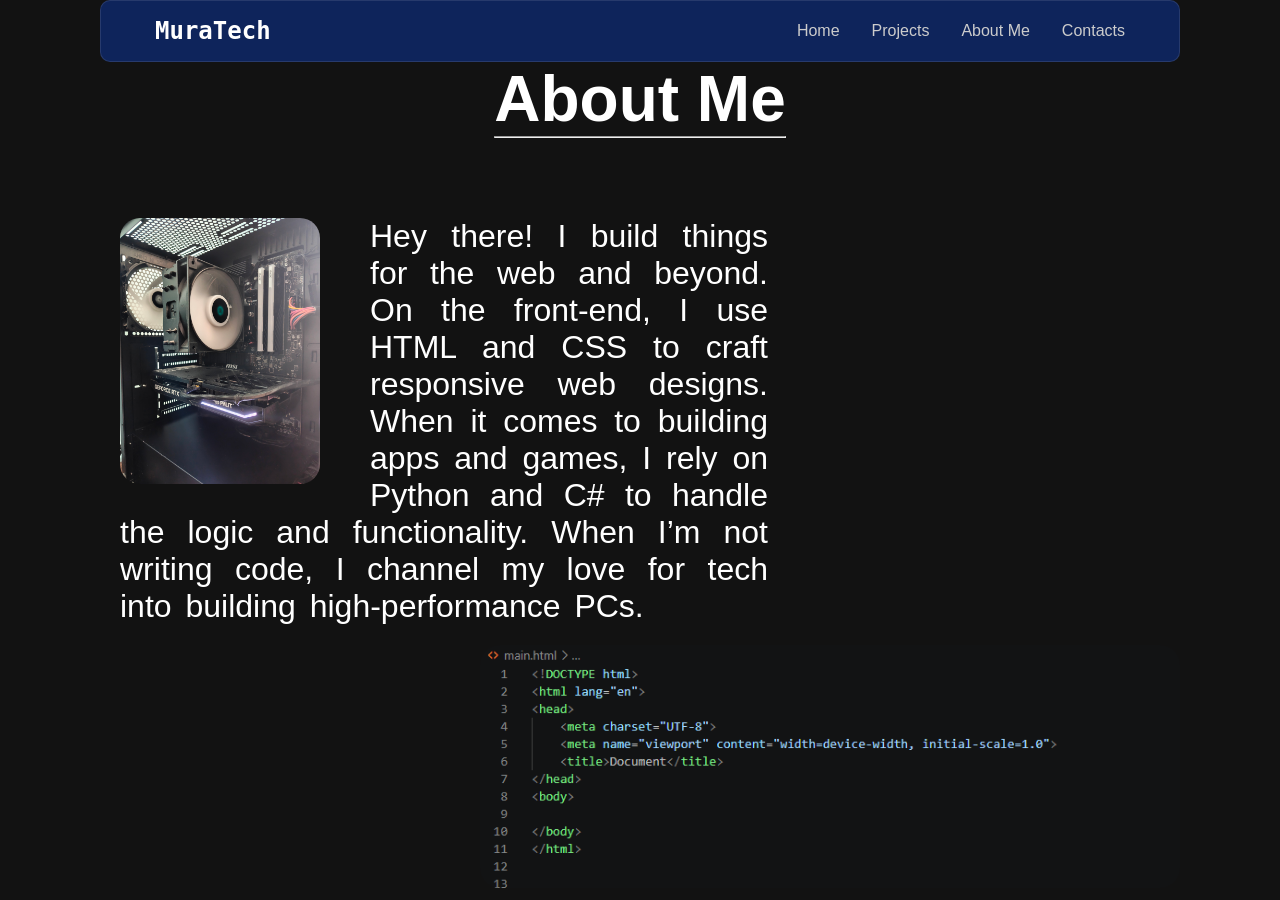
==== about.html @ afdaddf0 "update" ====
<!DOCTYPE html>
<html lang="en">
    <head>
        <meta charset="UTF-8">
        <meta name="viewport" content="width=device-width, initial-scale=1.0">
        <title>MuraTech | About</title>
        <link rel="stylesheet" href="./style.css">
    </head>
    <body>
        <!--navbar-->
        <nav class="navbar">
            <div class="logo">
                <a href="./index.html">MuraTech</a>  
            </div>
            <ul class="nav-links">
                <li>
                    <a href="./index.html">Home</a>
                </li>
                <li>
                    <a href="./projects.html">Projects</a>
                </li>
                <li>
                    <a href="./about.html">About Me</a>
                </li>
                <li>
                    <a href="./contacts.html">Contacts</a>
                </li>
            </ul>
        </nav>
        <div class="title">
            <h1>
                About Me<hr>
            </h1>
        </div>
        <img class="start-img" src="./assets/PC/IMG_20260708_110117184.jpg" width="200px"  alt="My PC">
        <p class="about-text">Hey there! I build things for the web and beyond. 
            On the front-end, I use HTML and CSS to craft responsive web designs. 
            When it comes to building apps and games, I rely on Python and C# to handle
            the logic and functionality. When I’m not writing code, I channel my love for
            tech into building high-performance PCs.
        </p>
        <img class="code-img" src="/assets/PC/Екранна снимка 2026-07-08 120541.png" width="700px" alt="Code">
    </body>
</html>
---- style.css ----
* {
    margin: 0;
    padding: 0;
    box-sizing: border-box;
}

body {
    margin: 0px 100px 0px 100px;
    background-color: #121212;
}

/* Base Navbar Styles (Desktop) */
.navbar {
    border: 1px solid rgba(255, 255, 255, 0.1); /* Added a subtle border color so it shows up */
    border-radius: 10px; 
    display: flex;
    justify-content: space-between;
    align-items: center;
    padding: 1rem 5%;
    background-color: #0E245B;
    width: 100%;
    position: sticky; /* Changed to sticky so top: 0 actually functions correctly */
    top: 0;
    z-index: 1000;
}

.navbar a {
    text-decoration: none;
    color: #ffffff;
}

.logo {
    font-size: 1.5rem;
    font-weight: bold;
    font-family: monospace;
    color: #ffffff;
    text-decoration: none;
    display: inline-block;
    transition: transform 0.2s ease, color 0.2s ease;
}

.logo a:hover {
    color: #00B7FF;
}

.logo:hover {
    transform: scale(1.1);
}

.nav-links {
    display: flex;
    list-style: none;
    gap: 2rem;
    font-size: 1rem;
}

.nav-links a {
    color: #cccccc;
    text-decoration: none;
    font-family: sans-serif;
    font-weight: 500;
    transition: color 0.3s ease;
}

.nav-links a:hover {
    color: #00B7FF;
}

@media (max-width: 768px) {
    .navbar {
        flex-direction: column;
        gap: 1.2rem;
        padding: 1rem;
        border-radius: 0;
    }

    .nav-links {
        gap: 1.5rem; 
        justify-content: center;
        width: 100%;
        flex-wrap: wrap; 
    }
}
.container {
    position:static;
    top: 200px;
    display: flex;
    justify-content: center;
    align-items: center;
    height: 500px;
}
.first-message-h1 {
    color: white;
    font-family: sans-serif;
    font-size: 3rem;
}
.first-message-p{
    font-size: 1.5rem;
    color: white;
    font-family: sans-serif;
}
.highlight{
    color: #00B7FF;
}
.turkey {
    color: #a80a0ad7
}

.contacts a{
    font-size: 2rem;
    display: flex;
    justify-content: center;
    align-items: center;
    text-decoration: none;
    color: white;
}
.contacts {
    font-size: smaller;
    display: flex;
    justify-content: center;
    align-items: center;
}
.contacts a:hover {
    text-decoration:underline;
}
.github{
    margin: 10px;
    width: 1.6rem;
}
.discord {
    margin: 0.5rem;
    width:1.6rem;
}
.gmail {
    margin: 0.5rem;
    width :1.6rem;
}
.tiktok {
    margin: 0.5rem;
    width :1.6rem;
}
.random {
    text-align: center;
    color: white;
    font-size: 1.3rem;
}
.title  {
    margin-bottom: 5rem;
    display: flex;
    justify-content: center;
    font-size: 2rem;
    color:white;
    font-family: sans-serif;
}





.feedback {
    font-family: sans-serif;
    display: flex;
    justify-content: center;
    align-items: center;
    color: white;
}
.feedback label {
    font-size: clamp(1rem, 3vw, 2rem);
    font-family: sans-serif;
    
}
.fback h2 {
    text-align: center;
    margin-bottom: 2rem;
}
.fback {
    display: flex;
    flex-direction: column;
    gap: 10px;
    padding: 2rem;
    border-radius: 20px;
    border-style: solid;
    background-color: #24282c;
    width: 30%;
    min-width: 300px;
    max-width: 1000px;
}
.feedback input, 
.feedback textarea {
    padding: 10px;
    
    border: 2px solid #555; 
    background-color: #33373b;
    font-size: 1.5rem;
    color: white;
    border-radius: 8px;
    
    width: 100%; 
    box-sizing: border-box; 
}

.feedback textarea {
    min-height: 100px; 
    resize: vertical;
}
.feedback h2 {
    font-size: clamp(2rem, 5vw, 3rem);
}
.feedback input[type="submit"] {
    margin-top: 20px;
    background-color: #007bff;
    border: none;
    cursor: pointer;
    font-weight: bold;
    transition: background 0.2s;
}


.socials {
    border-style: solid;
    border-radius: 20px;
    padding: 0px 1rem 0px 1rem;
    margin: 1rem;
}




.about-text {
    color: white;
    font-family: sans-serif;
    font-size: 2rem;
    word-spacing: 5px;
    margin: 20px;
    width: 60%;
    min-width: 200px;
    max-width: 1000px;
    text-align: justify;
    text-justify: inter-word;
}


.start-img {
    border-radius: 20px;
    margin-left: 20px; margin-right: 50px;
    float: left;
}

.code-img {
    float: right;
    border-radius: 20px;
}
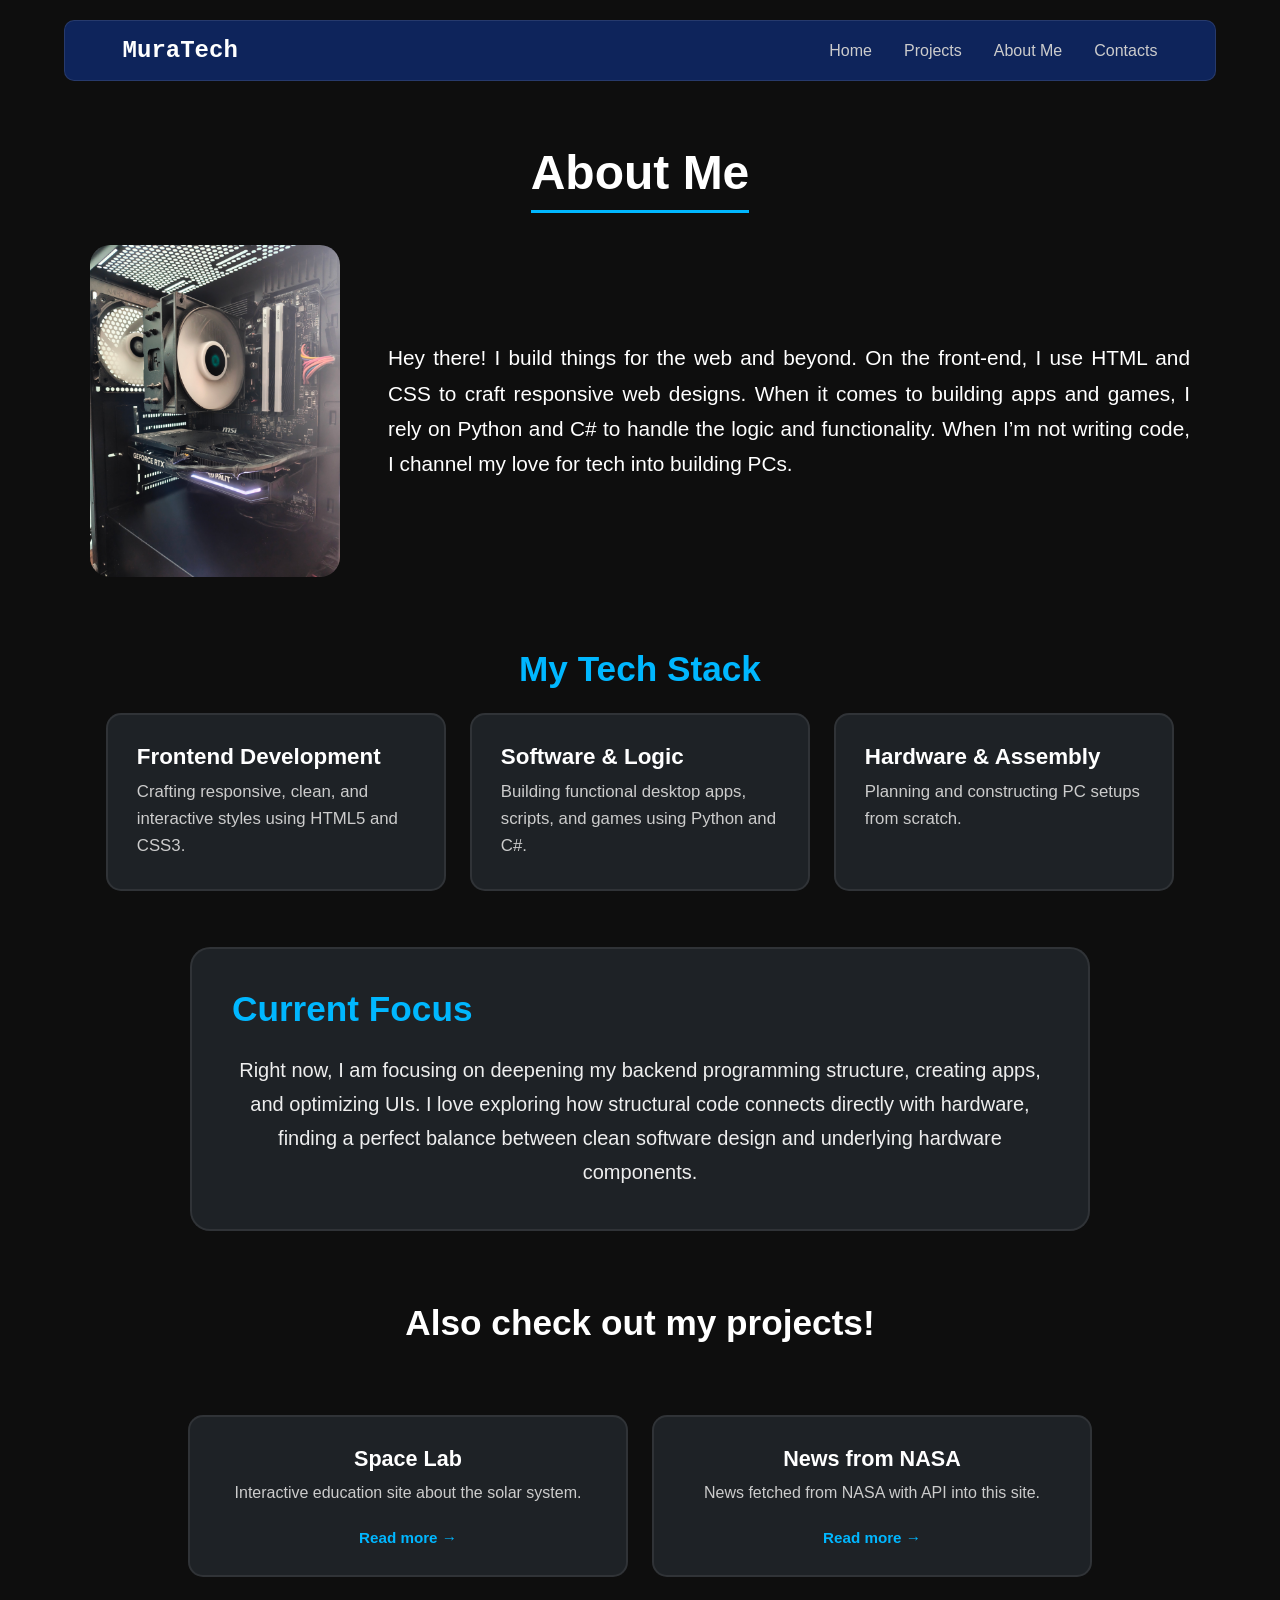
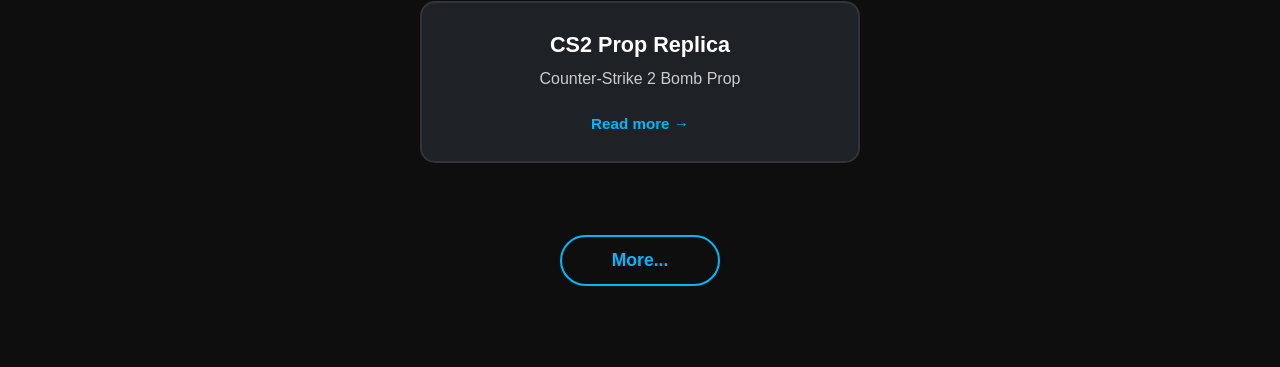
==== commit e93903f4: "massive content update" ====
--- a/about.html
+++ b/about.html
@@ -7,38 +7,94 @@
         <link rel="stylesheet" href="./style.css">
     </head>
     <body>
-        <!--navbar-->
         <nav class="navbar">
             <div class="logo">
                 <a href="./index.html">MuraTech</a>  
             </div>
             <ul class="nav-links">
-                <li>
-                    <a href="./index.html">Home</a>
-                </li>
-                <li>
-                    <a href="./projects.html">Projects</a>
-                </li>
-                <li>
-                    <a href="./about.html">About Me</a>
-                </li>
-                <li>
-                    <a href="./contacts.html">Contacts</a>
-                </li>
+                <li><a href="./index.html">Home</a></li>
+                <li><a href="./projects.html">Projects</a></li>
+                <li><a href="./about.html">About Me</a></li>
+                <li><a href="./contacts.html">Contacts</a></li>
             </ul>
         </nav>
-        <div class="title">
-            <h1>
-                About Me<hr>
-            </h1>
+
+        <div class="title animated-title">
+            <h1>About Me</h1>
         </div>
-        <img class="start-img" src="./assets/PC/IMG_20260708_110117184.jpg" width="200px"  alt="My PC">
-        <p class="about-text">Hey there! I build things for the web and beyond. 
-            On the front-end, I use HTML and CSS to craft responsive web designs. 
-            When it comes to building apps and games, I rely on Python and C# to handle
-            the logic and functionality. When I’m not writing code, I channel my love for
-            tech into building high-performance PCs.
-        </p>
-        <img class="code-img" src="/assets/PC/Екранна снимка 2026-07-08 120541.png" width="700px" alt="Code">
+
+        <section class="about-container about-content-wrapper">
+            <div class="about-block">
+                <img class="start-img" src="./assets/PC/IMG_20260708_110117184.jpg" alt="My PC">
+                <p class="about-text">
+                    Hey there! I build things for the web and beyond. 
+                    On the front-end, I use HTML and CSS to craft responsive web designs. 
+                    When it comes to building apps and games, I rely on Python and C# to handle
+                    the logic and functionality. When I’m not writing code, I channel my love for
+                    tech into building PCs.
+                </p>
+            </div>
+
+            <div class="about-skills-section">
+                <h2>My Tech Stack</h2>
+                <div class="skills-grid">
+                    <div class="skill-card">
+                        <h3>Frontend Development</h3>
+                        <p>Crafting responsive, clean, and interactive styles using HTML5 and CSS3.</p>
+                    </div>
+                    <div class="skill-card">
+                        <h3>Software & Logic</h3>
+                        <p>Building functional desktop apps, scripts, and games using Python and C#.</p>
+                    </div>
+                    <div class="skill-card">
+                        <h3>Hardware & Assembly</h3>
+                        <p>Planning and constructing PC setups from scratch.</p>
+                    </div>
+                </div>
+            </div>
+
+            <div class="current-focus">
+                <div class="focus-text">
+                    <h2>Current Focus</h2>
+                    <p>
+                        Right now, I am focusing on deepening my backend programming structure, 
+                        creating apps, and optimizing UIs. I love exploring 
+                        how structural code connects directly with hardware, finding a perfect balance 
+                        between clean software design and underlying hardware components.
+                    </p>
+                </div>
+            </div>
+
+            <div class="about-block project-cta-block">
+                <h2>Also check out my projects!</h2>
+                
+                <div class="project-teaser-grid">
+                    
+                    <a href="./projects.html#project1" class="teaser-card">
+                        <h3>Space Lab</h3>
+                        <p>Interactive education site about the solar system.</p>
+                        <span class="card-link-text">Read more →</span>
+                    </a>
+
+                    <a href="./projects.html#project2" class="teaser-card">
+                        <h3>News from NASA</h3>
+                        <p>News fetched from NASA with API into this site.</p>
+                        <span class="card-link-text">Read more →</span>
+                    </a>
+
+                    <a href="./projects.html#project3" class="teaser-card">
+                        <h3>CS2 Prop Replica</h3>
+                        <p>Counter-Strike 2 Bomb Prop</p>
+                        <span class="card-link-text">Read more →</span>
+                    </a>
+
+                    
+
+                </div>
+                <div class="button-group">
+                    <a href="./projects.html" class="home-button">More...</a>
+                </div>
+            </div>
+        </section>
     </body>
 </html>
--- a/style.css
+++ b/style.css
@@ -5,13 +5,62 @@
 }
 
 body {
-    margin: 0px 100px 0px 100px;
-    background-color: #121212;
-}
-
-/* Base Navbar Styles (Desktop) */
+    padding: 0 5%;
+    background-color: #0e0e0e;
+    color: white;
+    font-family: sans-serif;
+    overflow-x: hidden;
+}
+
+@keyframes contentPopUp {
+    0% {
+        opacity: 0;
+        transform: scale(0.94) translateY(15px);
+    }
+    100% {
+        opacity: 1;
+        transform: scale(1) translateY(0);
+    }
+}
+
+
+
+.title {
+    margin: 4rem 0 2rem 0;
+    display: flex;
+    justify-content: center;
+    color: white;
+}
+
+.title h1 {
+    font-size: 3rem;
+    border-bottom: 3px solid #00B7FF; 
+    padding-bottom: 10px;
+}
+
+.animated-title {
+    opacity: 0;
+    animation: contentPopUp 0.6s cubic-bezier(0.34, 1.56, 0.64, 1) forwards;
+    animation-delay: 0.05s;
+}
+
+
+
+.highlight {
+    color: #00B7FF;
+}
+
+.turkey {
+    color: #d60909d7;
+    font-size: 1.2em;
+    font-weight: bolder;
+}
+
+
+
+
 .navbar {
-    border: 1px solid rgba(255, 255, 255, 0.1); /* Added a subtle border color so it shows up */
+    border: 1px solid rgba(255, 255, 255, 0.1); 
     border-radius: 10px; 
     display: flex;
     justify-content: space-between;
@@ -19,9 +68,10 @@
     padding: 1rem 5%;
     background-color: #0E245B;
     width: 100%;
-    position: sticky; /* Changed to sticky so top: 0 actually functions correctly */
+    position: sticky; 
     top: 0;
     z-index: 1000;
+    margin-top: 20px;
 }
 
 .navbar a {
@@ -33,8 +83,6 @@
     font-size: 1.5rem;
     font-weight: bold;
     font-family: monospace;
-    color: #ffffff;
-    text-decoration: none;
     display: inline-block;
     transition: transform 0.2s ease, color 0.2s ease;
 }
@@ -56,8 +104,6 @@
 
 .nav-links a {
     color: #cccccc;
-    text-decoration: none;
-    font-family: sans-serif;
     font-weight: 500;
     transition: color 0.3s ease;
 }
@@ -66,12 +112,398 @@
     color: #00B7FF;
 }
 
+
+
+
+.big-container {
+    display: flex;
+    flex-direction: column;
+    align-items: center;
+    justify-content: center;
+    width: 100%;
+    padding: 2rem 0;
+}
+
+.container {
+    display: flex;
+    flex-direction: row;
+    align-items: center;
+    justify-content: center;
+    width: 100%;
+    max-width: 900px;
+    margin-bottom: 3rem; 
+    height: auto; 
+}
+.hero-content {
+    display: flex;
+    width: 100%;
+    justify-content: center;
+    align-items: center;
+    opacity: 0;
+    animation: contentPopUp 0.6s cubic-bezier(0.34, 1.56, 0.64, 1) forwards;
+    animation-delay: 0.1s;
+}
+.left {
+    flex: 1;
+    display: flex;
+    justify-content: flex-end; 
+    text-align: right;
+    padding-right: 2.5rem;      
+    max-width: 450px;           
+    width: 100%;
+}
+.right {
+    flex: 1;
+    display: flex;
+    justify-content: flex-start; 
+    text-align: left;
+    padding-left: 2.5rem;       
+    border-left: 3px solid #00B7FF; 
+    max-width: 450px;           
+    width: 100%;
+}
+.first-message-h1 {
+    font-size: 3.5rem;
+    color: white;
+    font-family: sans-serif;
+}
+.first-message-p {
+    font-size: 1.8rem;
+    color: white;
+    font-family: sans-serif;
+    line-height: 1.4;
+    white-space: normal;
+}
+.button-group {
+    display: flex;
+    flex-direction: row;
+    justify-content: center;
+    align-items: center;
+    gap: 1.5rem;
+    width: 100%;
+    opacity: 0;
+    animation: contentPopUp 0.6s cubic-bezier(0.34, 1.56, 0.64, 1) forwards;
+    animation-delay: 0.25s; 
+}
+.home-button {
+    display: inline-block;
+    text-align: center;
+    text-decoration: none;
+    font-size: 1.1rem;
+    font-weight: bold;
+    padding: 0.8rem 2.2rem;
+    border-radius: 30px;
+    min-width: 160px;
+    transition: transform 0.2s ease, background-color 0.2s ease, border-color 0.2s ease, color 0.2s ease;
+    cursor: pointer;
+    box-sizing: border-box;
+}
+
+.home-button:first-of-type {
+    background-color: #00B7FF;
+    color: white;
+    border: 2px solid #00B7FF;
+}
+
+.home-button:first-of-type:hover {
+    background-color: #0086cc;
+    border-color: #0086cc;
+    transform: translateY(-3px);
+}
+
+.home-button:last-of-type {
+    background-color: transparent;
+    color: #00B7FF;
+    border: 2px solid #00B7FF;
+}
+
+.home-button:last-of-type:hover {
+    background-color: rgba(0, 183, 255, 0.1);
+    transform: translateY(-3px);
+}
+
+.home-button:active {
+    transform: translateY(-1px);
+}
+
+
+
+
+
+
+.about-container {
+    display: flex;
+    flex-direction: column;
+    gap: 3.5rem;
+    max-width: 1100px;
+    margin: 0 auto 5rem auto;
+}
+
+.about-content-wrapper {
+    opacity: 0;
+    animation: contentPopUp 0.6s cubic-bezier(0.34, 1.56, 0.64, 1) forwards;
+    animation-delay: 0.18s;
+}
+
+.about-block {
+    display: flex;
+    align-items: center;
+    gap: 3rem;
+}
+
+.about-text {
+    font-size: 1.3rem; 
+    line-height: 1.7;
+    text-align: justify;
+    flex: 1;
+    color: white;
+    font-family: sans-serif;
+}
+
+.start-img {
+    border-radius: 20px;
+    width: 250px;
+    height: auto;
+    object-fit: cover;
+}
+
+.about-skills-section {
+    text-align: center;
+    margin-top: 1rem;
+}
+
+.about-skills-section h2,
+.current-focus h2,
+.project-cta-block h2 {
+    color: #00B7FF;
+    font-size: 2.2rem;
+    margin-bottom: 1.5rem;
+    font-family: sans-serif;
+}
+
+.skills-grid {
+    display: flex;
+    flex-wrap: wrap;
+    gap: 1.5rem;
+    justify-content: center;
+    margin-top: 1rem;
+}
+
+.skill-card {
+    background-color: #1e2226;
+    border: 2px solid rgba(255, 255, 255, 0.08);
+    border-radius:15px;
+    padding: 1.8rem;
+    max-width: 340px;
+    flex: 1;
+    min-width: 260px;
+    text-align:  left;
+    transition: transform 0.2s ease, border-color 0.2s ease, background-color 0.2s ease;
+}
+.skill-card:hover{
+    border-color: #00B7FF;
+    background-color: rgba(0, 183, 255, 0.02);
+}
+
+.skill-card h3 {
+
+    margin-bottom: 0.6rem;
+    font-size: 1.4rem;
+    color: white;
+}
+
+.skill-card p {
+    color: #cccccc;
+    font-size: 1.05rem;
+    line-height: 1.6;
+}
+
+
+
+
+
+
+.current-focus {
+    background-color: #1e2226;
+    padding: 2.5rem;
+    border-radius: 20px;
+    border: 2px solid rgba(255, 255, 255, 0.08);
+    width: 100%;
+    max-width: 900px;
+    margin: 0 auto;
+}
+
+.focus-text p {
+    font-size: 1.25rem;
+    line-height: 1.7;
+    color: #eeeeee;
+    text-align: center;
+}
+
+/* About Me CTA Block styling */
+.project-cta-block {
+    flex-direction: column;
+    gap: 1.5rem;
+    text-align: center;
+    margin-top: 1rem;
+}
+
+.project-cta-block h2 {
+    color: white;
+}
+
+
+
+
+
+
+.feedback {
+    display: flex;
+    justify-content: center;
+    align-items: center;
+    margin-bottom: 2rem;
+}
+
+.contact-form-wrapper {
+    opacity: 0;
+    animation: contentPopUp 0.6s cubic-bezier(0.34, 1.56, 0.64, 1) forwards;
+    animation-delay: 0.15s;
+}
+
+.fback {
+    display: flex;
+    flex-direction: column;
+    gap: 12px;
+    padding: 2.5rem;
+    border-radius: 20px;
+    border: 2px solid rgba(255, 255, 255, 0.1);
+    background-color: #1e2226;
+    width: 100%;
+    max-width: 550px;
+}
+
+.fback h2 {
+    text-align: center;
+    margin-bottom: 1.5rem;
+    font-size: clamp(1.8rem, 4vw, 2.3rem);
+}
+
+.feedback label {
+    font-size: 1.1rem;
+    font-weight: 500;
+}
+
+.feedback input[type="text"], 
+.feedback input[type="email"], 
+.feedback textarea {
+    padding: 12px;
+    border: 2px solid #444; 
+    background-color: #2a2e33;
+    font-size: 1.1rem;
+    color: white;
+    border-radius: 8px;
+    width: 100%; 
+    transition: border-color 0.2s;
+}
+
+.feedback input:focus, 
+.feedback textarea:focus {
+    outline: none;
+    border-color: #00B7FF;
+}
+
+.feedback textarea {
+    min-height: 120px; 
+    resize: vertical;
+}
+
+.feedback input[type="submit"] {
+    margin-top: 15px;
+    padding: 12px;
+    background-color: #007bff;
+    color: white;
+    border: none;
+    border-radius: 8px;
+    font-size: 1.2rem;
+    font-weight: bold;
+    cursor: pointer;
+    transition: background-color 0.2s, transform 0.1s;
+}
+
+.feedback input[type="submit"]:hover {
+    background-color: #0056b3;
+}
+
+.feedback input[type="submit"]:active {
+    transform: scale(0.98);
+}
+
+
+
+
+.social-footer-wrapper {
+    opacity: 0;
+    animation: contentPopUp 0.6s cubic-bezier(0.34, 1.56, 0.64, 1) forwards;
+    animation-delay: 0.3s;
+}
+
+.random {
+    text-align: center;
+    font-size: 1.3rem;
+    margin-top: 4rem;
+    margin-bottom: 1.5rem;
+}
+
+.contacts {
+    display: flex;
+    justify-content: center;
+    align-items: center;
+    gap: 1rem;
+    margin-bottom: 5rem;
+    flex-wrap: wrap;
+}
+.tiktok {
+    border-radius: 20px;
+}
+.socials {
+    border: 2px solid rgba(255, 255, 255, 0.15);
+    border-radius: 15px;
+    padding: 12px;
+    display: inline-flex;
+    justify-content: center;
+    align-items: center;
+    background-color: rgba(255, 255, 255, 0.02);
+    transition: border-color 0.2s, transform 0.2s, background-color 0.2s;
+    text-decoration: none;
+}
+
+.socials:hover {
+    border-color: #00B7FF;
+    background-color: rgba(0, 183, 255, 0.05);
+    transform: translateY(-4px);
+}
+
+.socials img {
+    width: 1.8rem;
+    height: 1.8rem;
+    object-fit: contain;
+}
+
+
+
+
+
+
 @media (max-width: 768px) {
+    body {
+        padding: 0 20px;
+    }
+
     .navbar {
         flex-direction: column;
         gap: 1.2rem;
         padding: 1rem;
-        border-radius: 0;
+        border-radius: 10px;
     }
 
     .nav-links {
@@ -80,173 +512,422 @@
         width: 100%;
         flex-wrap: wrap; 
     }
-}
-.container {
-    position:static;
-    top: 200px;
-    display: flex;
-    justify-content: center;
-    align-items: center;
-    height: 500px;
-}
-.first-message-h1 {
-    color: white;
+
+    .title h1 {
+        font-size: 2.2rem;
+    }
+
+    .container {
+        height: auto;
+    }
+
+    .hero-content {
+        flex-direction: column;
+        text-align: center;
+        gap: 1.5rem;
+    }
+
+    .left, .right {
+        text-align: center;
+        justify-content: center;
+        padding: 0;
+        max-width: 100%;
+    }
+
+    .right {
+        border-left: none;
+        border-top: 3px solid #00B7FF; 
+        padding-top: 1.5rem;
+    }
+
+    .first-message-h1 { font-size: 2.5rem; }
+    .first-message-p { font-size: 1.4rem; }
+
+    .button-group {
+        flex-direction: column;
+        gap: 1rem;
+    }
+    
+    .home-button {
+        width: 100%;
+        max-width: 280px;
+    }
+
+
+
+
+
+
+    .about-block {
+        flex-direction: column;
+        text-align: center;
+    }
+
+    .start-img {
+        width: 180px;
+    }
+    
+    .about-text {
+        font-size: 1.15rem;
+        text-align: normal;
+    }
+
+    .skills-grid {
+        flex-direction: column;
+        align-items: center;
+        gap: 1.2rem;
+    }
+    
+    .skill-card {
+        width: 100%;
+        max-width: 100%;
+    }
+    
+    .current-focus {
+        padding: 1.5rem;
+    }
+    
+    .focus-text p {
+        font-size: 1.1rem;
+        text-align: justify;
+    }
+}
+
+
+
+
+
+.project-teaser-grid {
+    display: flex;
+    flex-wrap: wrap;
+    gap: 1.5rem;
+    justify-content: center;
+    width: 100%;
+    margin: 1.5rem 0 3rem 0;
+}
+
+.teaser-card {
+    background-color: #1e2226;
+    border: 2px solid rgba(255, 255, 255, 0.08);
+    border-radius: 15px;
+    padding: 1.8rem;
+    
+    flex: 1 1 calc(50% - 1.5rem); 
+    max-width: 440px;
+    min-width: 280px;
+    
+    text-decoration: none;
+    color: white;
+    display: flex;
+    flex-direction: column;
+    justify-content: space-between;
+    transition: transform 0.2s ease, border-color 0.2s ease, background-color 0.2s ease;
+}
+
+.teaser-card:hover {
+    transform: translateY(-5px);
+    border-color: #00B7FF;
+    background-color: rgba(0, 183, 255, 0.02);
+}
+
+.teaser-card h3 {
+    font-size: 1.35rem;
+    color: white;
+    margin-bottom: 0.6rem;
     font-family: sans-serif;
-    font-size: 3rem;
-}
-.first-message-p{
-    font-size: 1.5rem;
-    color: white;
-    font-family: sans-serif;
-}
-.highlight{
+}
+
+.teaser-card p {
+    color: #cccccc;
+    font-size: 1rem;
+    line-height: 1.5;
+    margin-bottom: 1.5rem;
+}
+
+.card-link-text {
     color: #00B7FF;
-}
-.turkey {
-    color: #a80a0ad7
-}
-
-.contacts a{
-    font-size: 2rem;
-    display: flex;
-    justify-content: center;
-    align-items: center;
+    font-weight: bold;
+    font-size: 0.95rem;
+    transition: color 0.2s;
+}
+
+.teaser-card:hover .card-link-text {
+    color: #0086cc;
+}
+
+@media (max-width: 768px) {
+    .project-teaser-grid {
+        flex-direction: column;
+        align-items: center;
+        gap: 1.2rem;
+    }
+
+    .teaser-card {
+        width: 100%;
+        max-width: 100%;
+    }
+}
+
+.projects-master-container {
+    max-width: 1100px;
+    margin: 4rem auto 6rem auto;
+    width: 100%;
+}
+
+.projects-list-stack {
+    display: flex;
+    flex-direction: column;
+    gap: 1.2rem;
+    width: 100%;
+}
+
+.project-row-wrapper {
+    width: 100%;
+}
+
+.project-list-row {
+    background-color: #1e2226;
+    border: 2px solid rgba(255, 255, 255, 0.08);
+    border-radius: 12px;
+    padding: 1.2rem 2rem;
+    display: flex;
+    align-items: center;
+    justify-content: space-between;
     text-decoration: none;
     color: white;
-}
-.contacts {
-    font-size: smaller;
-    display: flex;
-    justify-content: center;
-    align-items: center;
-}
-.contacts a:hover {
-    text-decoration:underline;
-}
-.github{
-    margin: 10px;
-    width: 1.6rem;
-}
-.discord {
-    margin: 0.5rem;
-    width:1.6rem;
-}
-.gmail {
-    margin: 0.5rem;
-    width :1.6rem;
-}
-.tiktok {
-    margin: 0.5rem;
-    width :1.6rem;
-}
-.random {
-    text-align: center;
-    color: white;
-    font-size: 1.3rem;
-}
-.title  {
-    margin-bottom: 5rem;
-    display: flex;
-    justify-content: center;
-    font-size: 2rem;
+    gap: 2rem;
+    transition: transform 0.2s ease, border-color 0.2s ease;
+}
+
+.project-list-row:hover {
+    transform: translateX(6px);
+    border-color: #00B7FF;
+}
+
+.row-left {
+    display: flex;
+    align-items: center;
+    gap: 1.2rem;
+    width: 320px;       
+    min-width: 320px;
+    flex-shrink: 0;     
+}
+
+.row-tag {
+    background-color: rgba(0, 183, 255, 0.15);
+    color: #00B7FF;
+    font-size: 0.75rem;
+    font-weight: bold;
+    padding: 4px 12px;
+    border-radius: 20px;
+    text-transform: uppercase;
+    white-space: nowrap;
+}
+
+.project-list-row h3 {
+    font-size: 1.2rem;
+    white-space: nowrap;
+    margin: 0;
+}
+
+.row-short-desc {
+    color: #cccccc;
+    font-size: 0.95rem;
+    margin: 0;
+    flex-grow: 1;
+    text-align: left;
+    white-space: nowrap;
+    overflow: hidden;
+    text-overflow: ellipsis; 
+}
+
+.row-arrow {
+    color: #00B7FF;
+    font-weight: bold;
+    font-size: 0.95rem;
+    white-space: nowrap;
+    flex-shrink: 0;
+}
+
+.project-overlay-modal {
+    position: fixed;
+    top: 0;
+    left: 0;
+    width: 100%;
+    height: 100%;
+    background-color: rgba(10, 10, 10, 0.75);
+    backdrop-filter: blur(8px);
+    display: flex;
+    justify-content: center;
+    align-items: center;
+    z-index: 9999; 
+    opacity: 0;
+    pointer-events: none;
+    visibility: hidden;
+    transition: opacity 0.3s ease, visibility 0.3s ease;
+}
+
+.project-overlay-modal:target {
+    opacity: 1;
+    pointer-events: auto;
+    visibility: visible;
+}
+
+.modal-content-box {
+    background-color: #1e2226;
+    border: 2px solid #00B7FF;
+    border-radius: 24px;
+    padding: 3.5rem; /* Slightly more inside padding for longer text layouts */
+    width: 90%;
+    max-width: 850px; /* Made bigger to fit the deep-dive paragraphs */
+    position: relative;
+    box-shadow: 0 25px 50px rgba(0, 0, 0, 0.6);
+    transform: scale(0.85);
+    transition: transform 0.3s cubic-bezier(0.34, 1.56, 0.64, 1);
+}
+
+.project-overlay-modal:target .modal-content-box {
+    transform: scale(1);
+}
+
+.close-modal-btn {
+    position: absolute;
+    top: 1.5rem;
+    right: 2rem;
+    font-size: 2.2rem;
+    color: #888;
+    text-decoration: none;
+    transition: color 0.2s;
+}
+
+.close-modal-btn:hover {
+    color: #ff4a4a;
+}
+
+.modal-tag {
+    color: #00B7FF;
+    font-size: 0.9rem;
+    font-weight: bold;
+    letter-spacing: 1px;
+    text-transform: uppercase;
+}
+
+.modal-content-box h2 {
+    font-size: 2.4rem;
+    margin-top: 0.5rem;
+    margin-bottom: 1.2rem;
+    color: white;
+}
+
+.modal-divider {
+    border: 0;
+    height: 1px;
+    background: rgba(255, 255, 255, 0.1);
+    margin-bottom: 1.8rem;
+}
+
+.modal-desc {
+    font-size: 1.15rem;
+    line-height: 1.75;
+    color: #dddddd;
+    margin-bottom: 2.2rem;
+    text-align: justify;
+}
+
+.tech-spec-list {
+    background-color: rgba(0, 0, 0, 0.25);
+    padding: 1.2rem 1.8rem;
+    border-radius: 12px;
+    border-left: 4px solid #00B7FF;
+    color: #eee;
+    font-size: 1.05rem;
+}
+
+@media (max-width: 768px) {
+    .project-list-row {
+        flex-direction: column;
+        align-items: flex-start;
+        gap: 0.8rem;
+        padding: 1.5rem;
+    }
+
+    .row-left {
+        flex-direction: row;
+        align-items: center;
+        gap: 1rem;
+        min-width: 100%;
+        width: 100%;
+    }
+
+    .row-short-desc {
+        white-space: normal;
+        display: -webkit-box;
+        -webkit-line-clamp: 2;
+        -webkit-box-orient: vertical;
+    }
+    
+    .modal-content-box {
+        padding: 2.5rem 1.5rem;
+    }
+
+    .modal-content-box h2 {
+        font-size: 1.8rem;
+    }
+
+    .modal-desc {
+        font-size: 1.05rem;
+        text-align: left;
+    }
+}
+
+.repo-button{
+    border-style: solid;
+    border-color: #007bff;
+    border-radius: 20px;
+    margin-right:5px;
+    padding:5px;
+    text-decoration: none;
     color:white;
-    font-family: sans-serif;
-}
-
-
-
-
-
-.feedback {
-    font-family: sans-serif;
-    display: flex;
-    justify-content: center;
-    align-items: center;
-    color: white;
-}
-.feedback label {
-    font-size: clamp(1rem, 3vw, 2rem);
-    font-family: sans-serif;
-    
-}
-.fback h2 {
-    text-align: center;
-    margin-bottom: 2rem;
-}
-.fback {
-    display: flex;
-    flex-direction: column;
-    gap: 10px;
-    padding: 2rem;
+    background-color: #007bff;
+    padding-left:10px; padding-right:10px;
+}
+
+.site-button {
+    border-style: solid;
+    border-color: #007bff;
     border-radius: 20px;
-    border-style: solid;
-    background-color: #24282c;
-    width: 30%;
-    min-width: 300px;
-    max-width: 1000px;
-}
-.feedback input, 
-.feedback textarea {
-    padding: 10px;
-    
-    border: 2px solid #555; 
-    background-color: #33373b;
-    font-size: 1.5rem;
-    color: white;
-    border-radius: 8px;
-    
-    width: 100%; 
-    box-sizing: border-box; 
-}
-
-.feedback textarea {
-    min-height: 100px; 
-    resize: vertical;
-}
-.feedback h2 {
-    font-size: clamp(2rem, 5vw, 3rem);
-}
-.feedback input[type="submit"] {
-    margin-top: 20px;
-    background-color: #007bff;
-    border: none;
-    cursor: pointer;
-    font-weight: bold;
-    transition: background 0.2s;
-}
-
-
-.socials {
-    border-style: solid;
+    margin-right:5px;
+    padding:5px;
+    text-decoration: none;
+    color:#007bff;
+    background-color: #ffffff00;
+    padding-left:10px; padding-right:10px;
+}
+
+
+
+.banner {
+    max-width: 900px;
+    display: flex;
+    height: 300px;       
+    margin: 2.5rem auto 4rem auto;
+    overflow: hidden;    
+    justify-content: center;
+    align-items: center;
     border-radius: 20px;
-    padding: 0px 1rem 0px 1rem;
-    margin: 1rem;
-}
-
-
-
-
-.about-text {
-    color: white;
-    font-family: sans-serif;
-    font-size: 2rem;
-    word-spacing: 5px;
-    margin: 20px;
-    width: 60%;
-    min-width: 200px;
-    max-width: 1000px;
-    text-align: justify;
-    text-justify: inter-word;
-}
-
-
-.start-img {
+    border: 2px solid rgba(255, 255, 255, 0.08);
+    position: relative;
+    box-shadow: 0 20px 40px rgba(0, 0, 0, 0.4);
+}
+
+.banner img {
+    min-height:80%;
+    width:95%;
     border-radius: 20px;
-    margin-left: 20px; margin-right: 50px;
-    float: left;
-}
-
-.code-img {
-    float: right;
-    border-radius: 20px;
-}+}
+@media (max-width: 768px) {
+    .banner {
+        height: 175px;
+        margin: 2rem 1rem;
+    }
+}
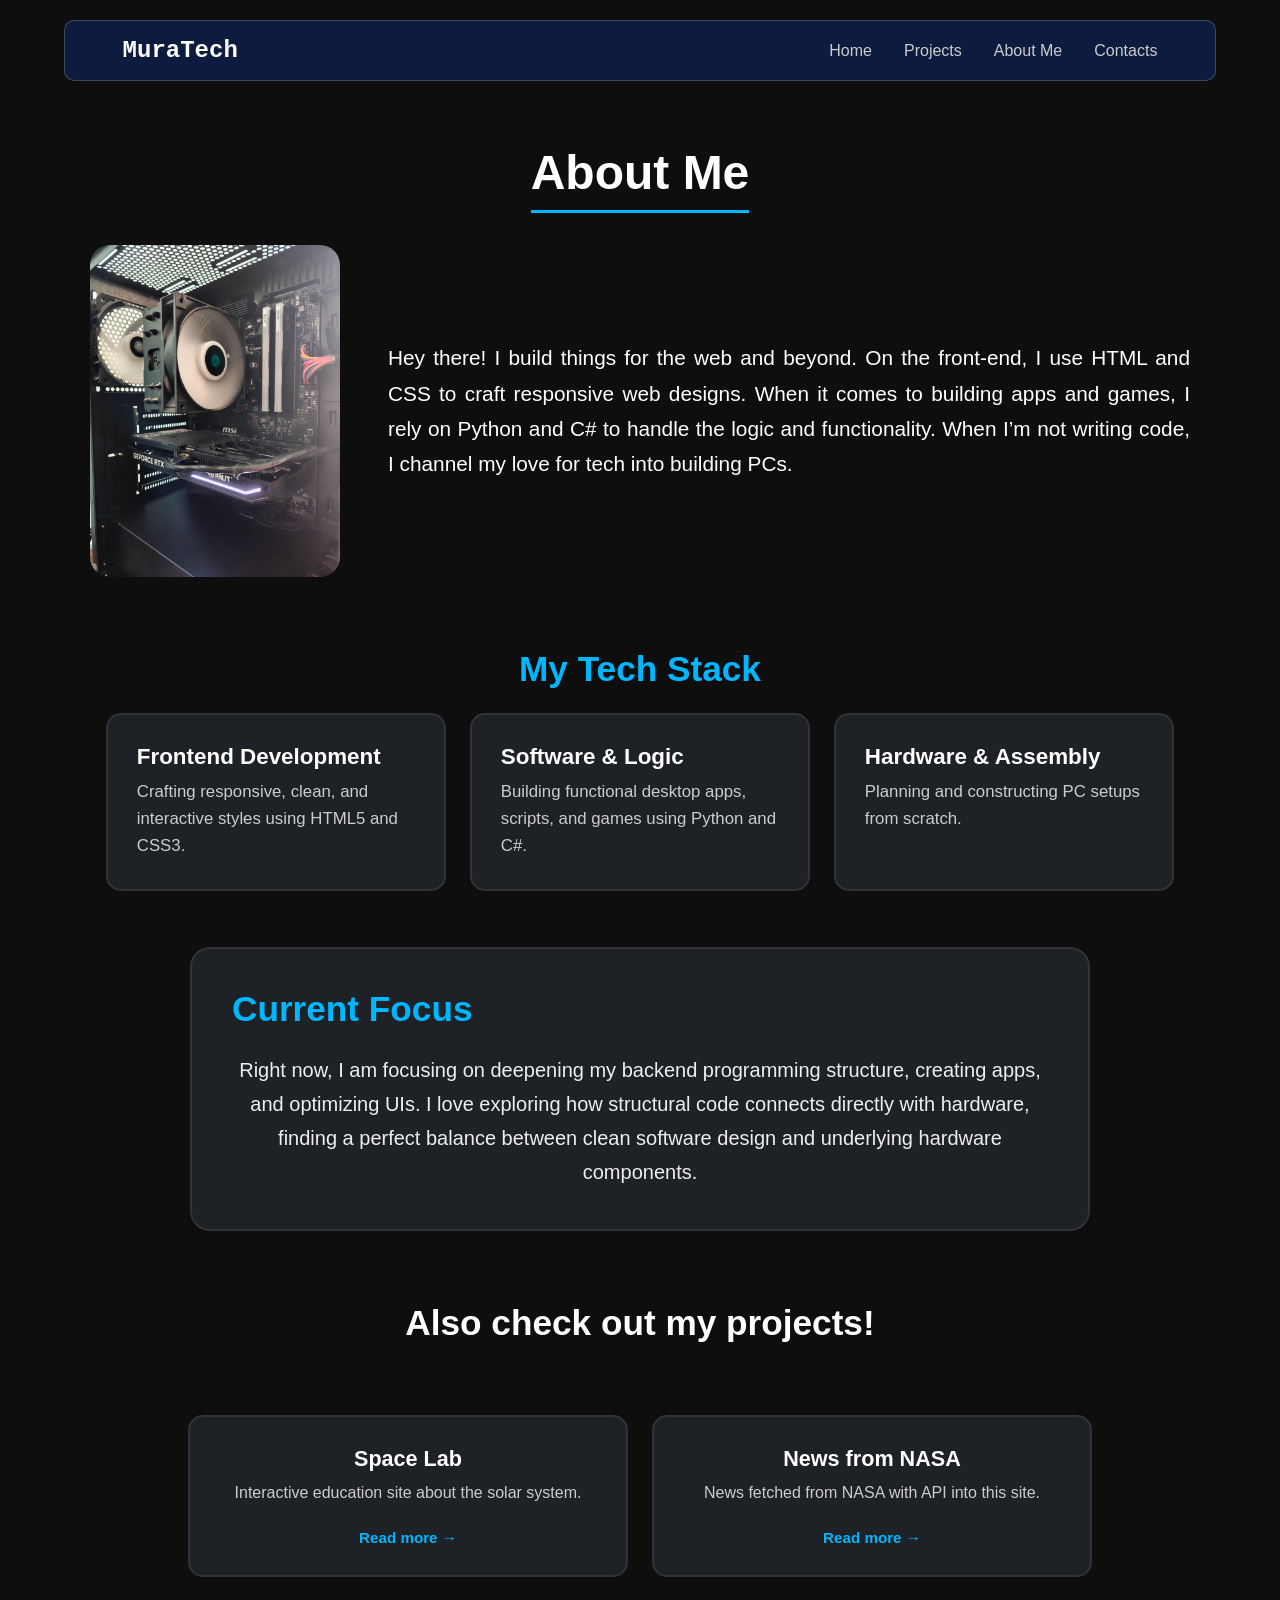
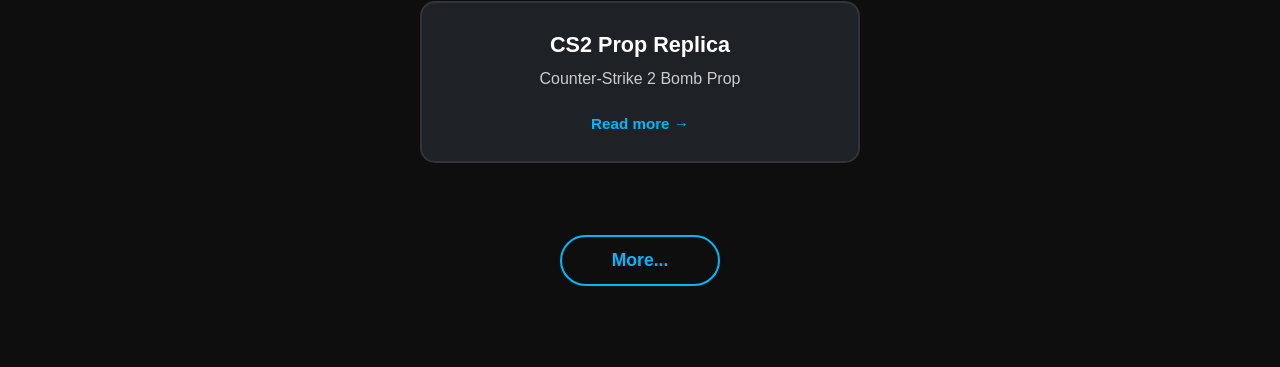
==== commit 40029511: "navbar is transparent glass lol" ====
--- a/about.html
+++ b/about.html
@@ -5,6 +5,7 @@
         <meta name="viewport" content="width=device-width, initial-scale=1.0">
         <title>MuraTech | About</title>
         <link rel="stylesheet" href="./style.css">
+        <link rel="icon" href="./assets/favicon.png">
     </head>
     <body>
         <nav class="navbar">
@@ -25,7 +26,7 @@
 
         <section class="about-container about-content-wrapper">
             <div class="about-block">
-                <img class="start-img" src="./assets/PC/IMG_20260708_110117184.jpg" alt="My PC">
+               <img class="start-img" src="./assets/PC/IMG_20260708_110117184.jpg" alt="My PC">      
                 <p class="about-text">
                     Hey there! I build things for the web and beyond. 
                     On the front-end, I use HTML and CSS to craft responsive web designs. 
--- a/style.css
+++ b/style.css
@@ -60,13 +60,17 @@
 
 
 .navbar {
-    border: 1px solid rgba(255, 255, 255, 0.1); 
+    background-color: rgba(14, 36, 91, 0.65); 
+    backdrop-filter: blur(12px);
+    -webkit-backdrop-filter: blur(12px);
+    border: 1px solid rgba(255, 255, 255, 0.2); 
+
+    
     border-radius: 10px; 
     display: flex;
     justify-content: space-between;
     align-items: center;
     padding: 1rem 5%;
-    background-color: #0E245B;
     width: 100%;
     position: sticky; 
     top: 0;
@@ -267,6 +271,7 @@
     object-fit: cover;
 }
 
+
 .about-skills-section {
     text-align: center;
     margin-top: 1rem;
@@ -406,6 +411,7 @@
     transition: border-color 0.2s;
 }
 
+
 .feedback input:focus, 
 .feedback textarea:focus {
     outline: none;
@@ -413,7 +419,9 @@
 }
 
 .feedback textarea {
-    min-height: 120px; 
+    height: 6rem;
+    min-height: 3rem;
+    
     resize: vertical;
 }
 
@@ -450,7 +458,7 @@
 .random {
     text-align: center;
     font-size: 1.3rem;
-    margin-top: 4rem;
+    margin-top: 3rem;
     margin-bottom: 1.5rem;
 }
 
@@ -862,6 +870,7 @@
     .row-short-desc {
         white-space: normal;
         display: -webkit-box;
+        line-clamp: auto;
         -webkit-line-clamp: 2;
         -webkit-box-orient: vertical;
     }
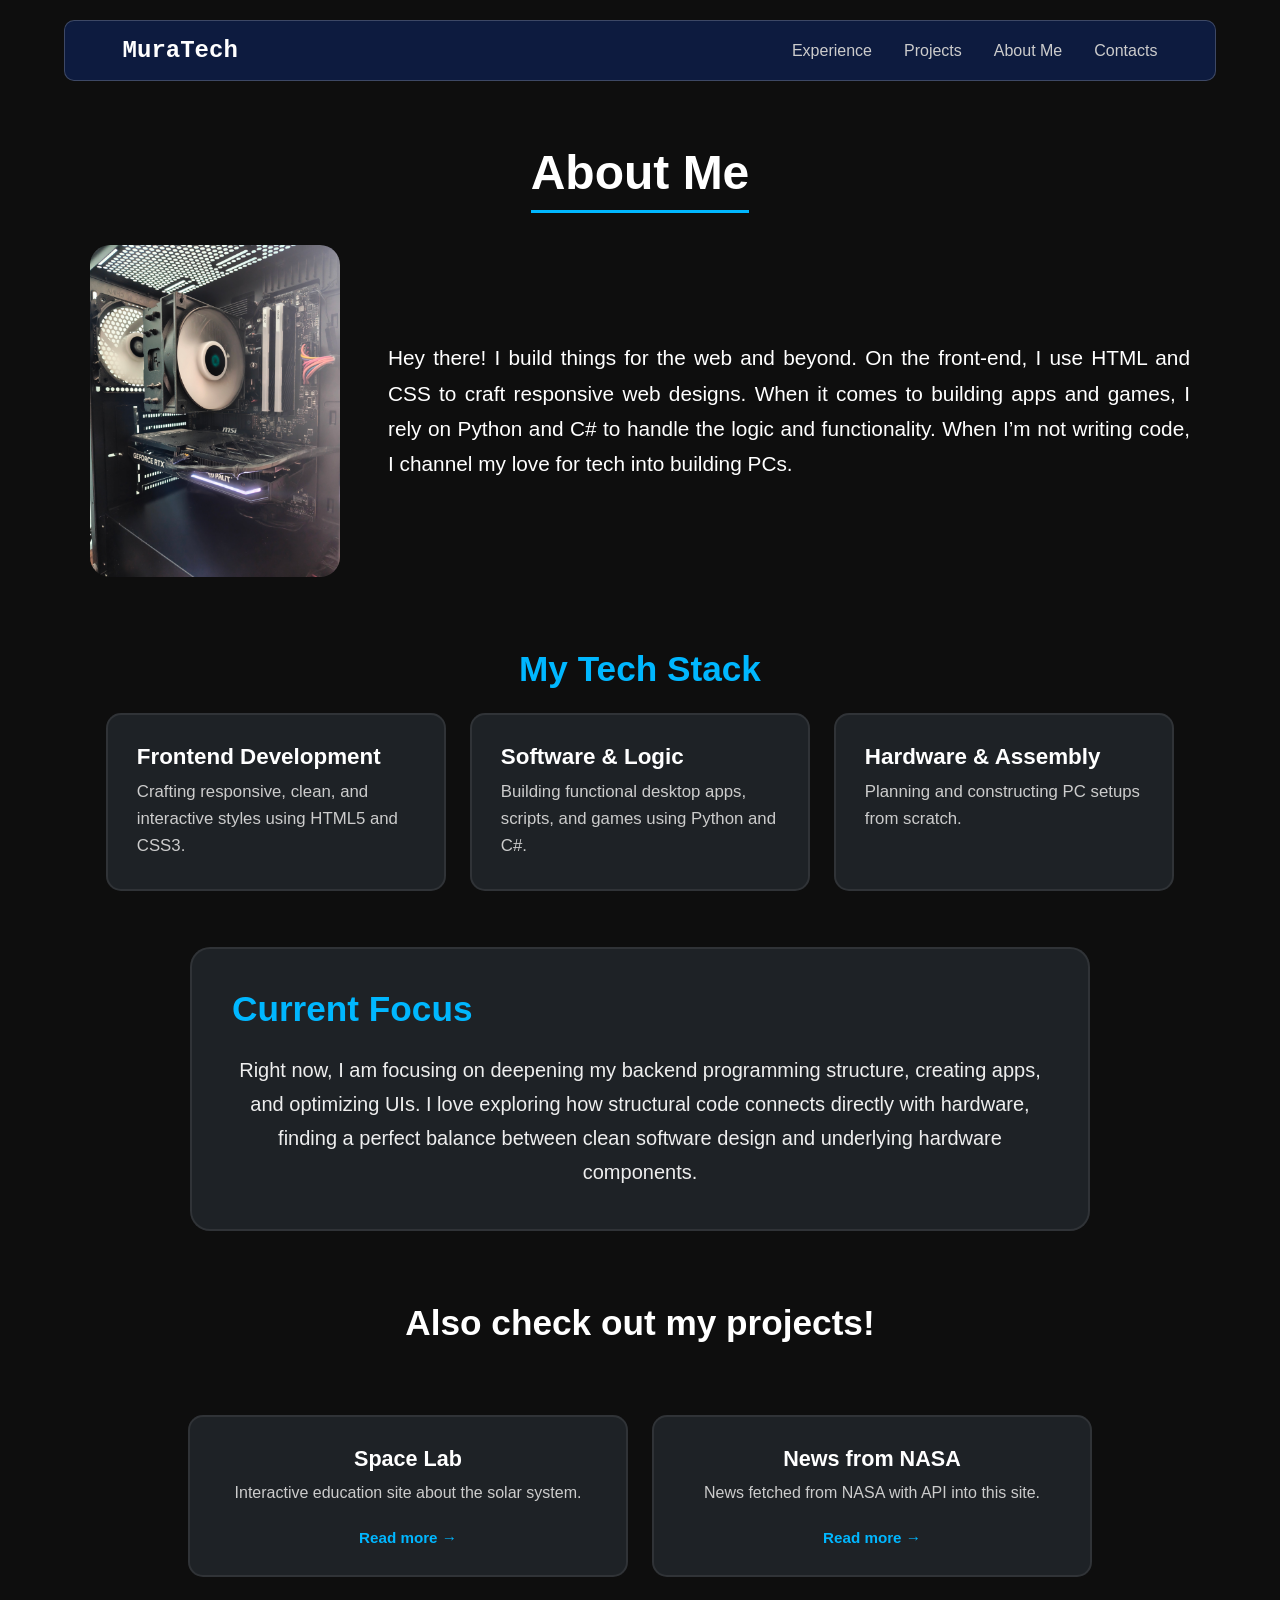
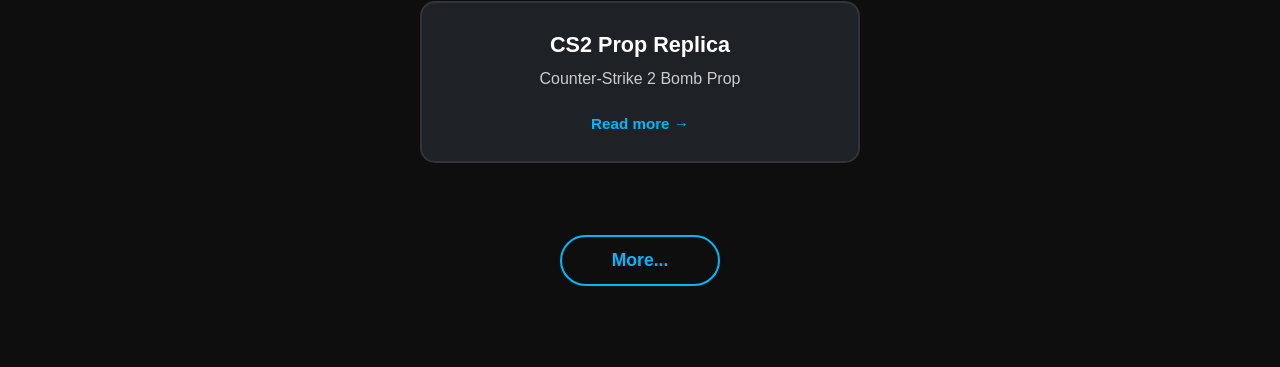
==== commit 40e2bde4: "Add experience tab and remove unnecessary Home button" ====
--- a/about.html
+++ b/about.html
@@ -13,7 +13,7 @@
                 <a href="./index.html">MuraTech</a>  
             </div>
             <ul class="nav-links">
-                <li><a href="./index.html">Home</a></li>
+                <li><a href="./experience.html">Experience</a></li>
                 <li><a href="./projects.html">Projects</a></li>
                 <li><a href="./about.html">About Me</a></li>
                 <li><a href="./contacts.html">Contacts</a></li>
--- a/style.css
+++ b/style.css
@@ -56,7 +56,9 @@
     font-weight: bolder;
 }
 
-
+.required{
+    color: #FF4D4D;
+}
 
 
 .navbar {
@@ -447,7 +449,12 @@
 }
 
 
-
+.counter-container{
+    text-align: right; 
+    font-size: 0.85rem; color: #666; 
+    margin-top: -5px; 
+    margin-bottom: 15px;
+}
 
 .social-footer-wrapper {
     opacity: 0;
@@ -940,3 +947,94 @@
         margin: 2rem 1rem;
     }
 }
+
+.experience-tabs {
+    display: flex;
+    flex-wrap: wrap;
+    justify-content: center;
+    gap: 1.5rem;
+    padding: 2rem 0 4rem;
+}
+
+.experience {
+    background-color: #1e2226;
+    border: 2px solid rgba(255, 255, 255, 0.08);
+    border-radius: 15px;
+    padding: 1.8rem;
+    max-width: 300px;
+    width: 100%;
+    display: flex;
+    flex-direction: column;
+    align-items: center;
+    gap: 1rem;
+    text-decoration: none;
+    color: white;
+    transition: transform 0.2s ease, border-color 0.2s ease, background-color 0.2s ease;
+    text-align: center;
+}
+
+.experience:hover {
+    transform: translateY(-4px);
+    border-color: #00B7FF;
+    background-color: rgba(0, 183, 255, 0.04);
+}
+
+.experience-img {
+    border-radius: 18px;
+    width: 140px;
+    height: 140px;
+    object-fit: cover;
+}
+
+.experience-title {
+    font-weight: 800;
+    font-size: 1.75rem;
+    margin: 0;
+}
+
+.experience-desc {
+    margin: 0;
+    font-size: 1rem;
+    line-height: 1.7;
+    color: #cccccc;
+    width: 100%;
+}
+
+.tags {
+    display: flex;
+    flex-wrap: wrap;
+    gap: 0.75rem;
+    justify-content: center;
+    margin-top: 0.5rem;
+}
+
+.experience-tag {
+    background-color: rgba(0, 183, 255, 0.15);
+    color: #00B7FF;
+    font-size: 0.8rem;
+    font-weight: bold;
+    padding: 0.5rem 0.9rem;
+    border-radius: 999px;
+    text-transform: uppercase;
+    white-space: nowrap;
+}
+
+@media (max-width: 768px) {
+    .experience-tabs {
+        padding: 1.5rem 1rem 3rem;
+        gap: 1rem;
+    }
+
+    .experience {
+        padding: 1.5rem;
+        max-width: 100%;
+    }
+
+    .experience-title {
+        font-size: 1.5rem;
+    }
+
+    .experience-desc {
+        font-size: 0.95rem;
+    }
+}
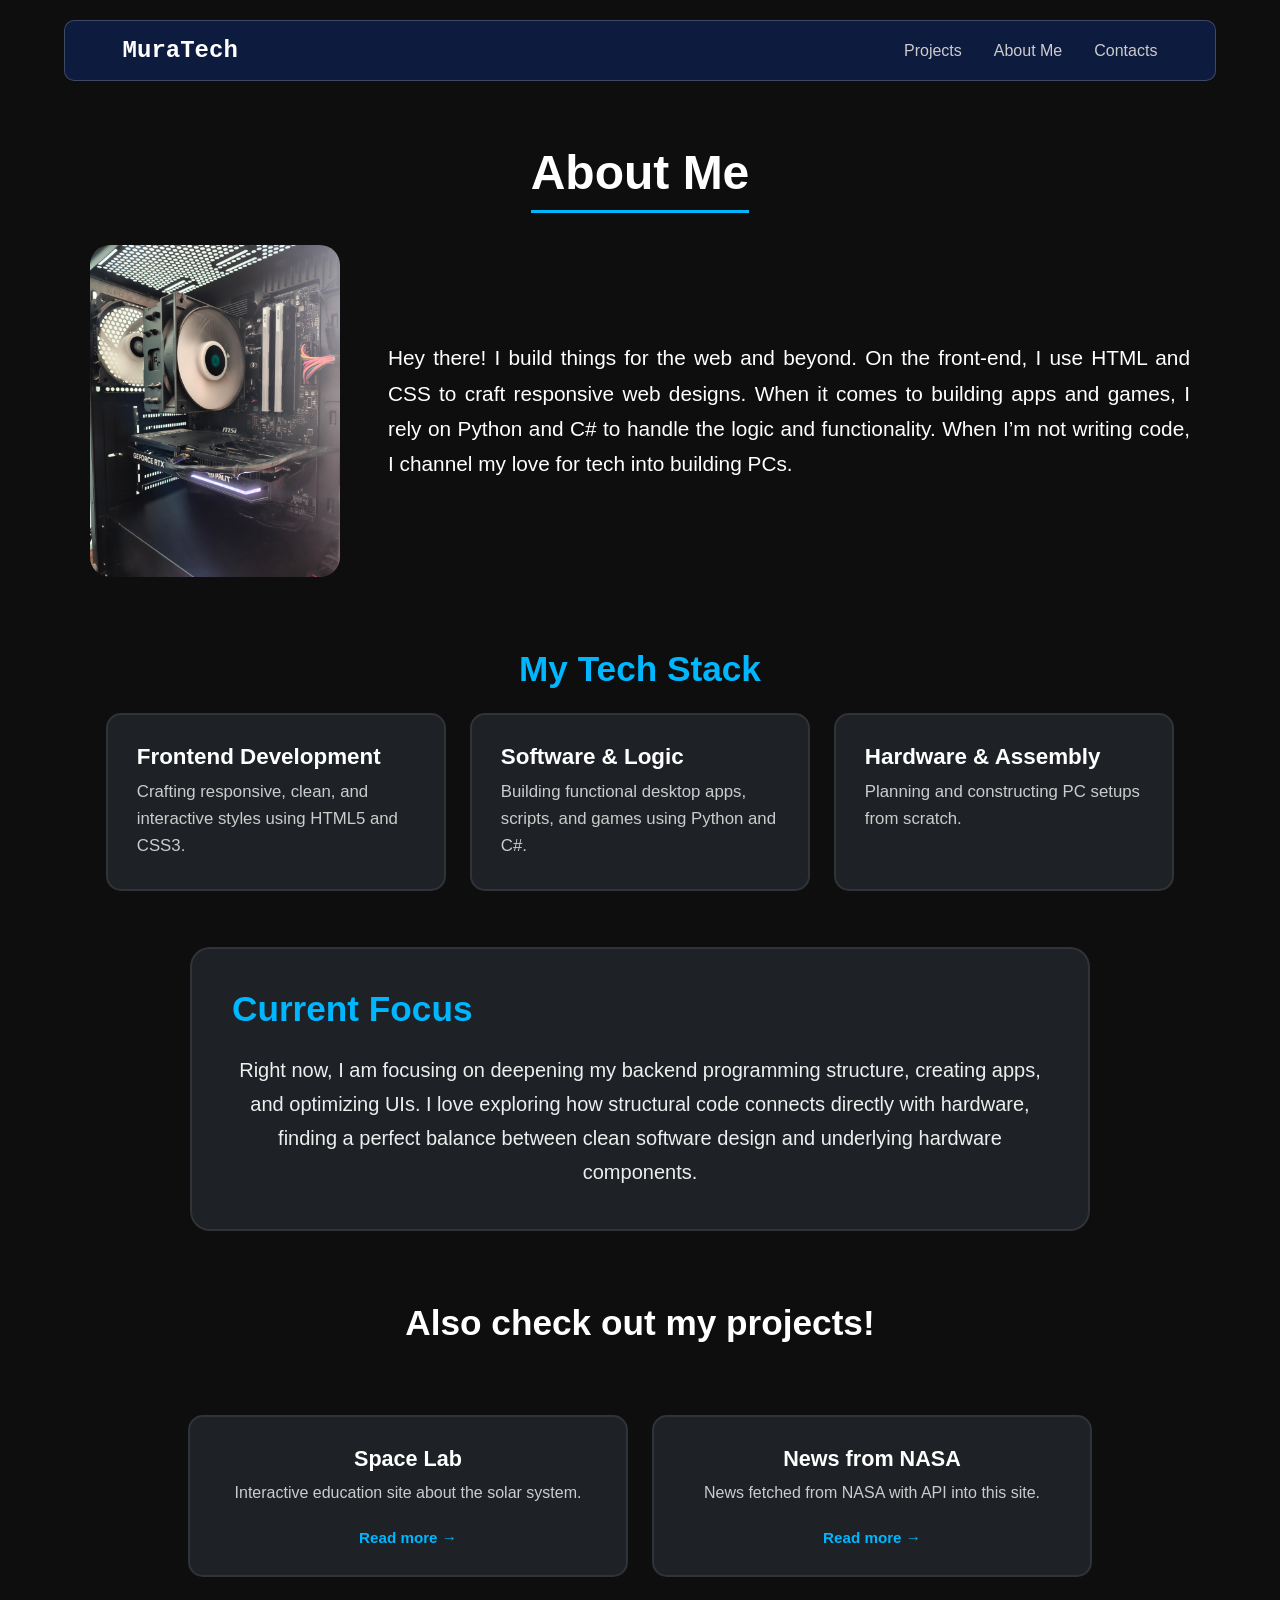
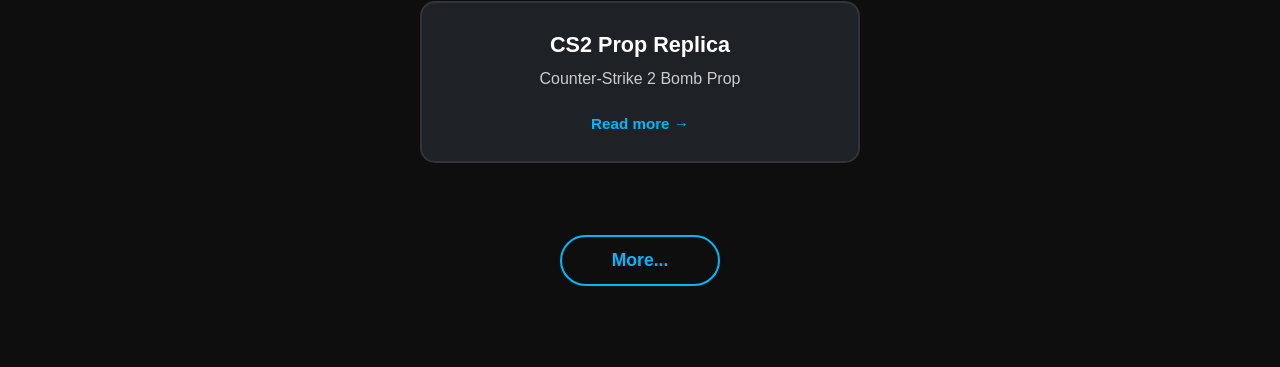
==== commit c0332c74: "remove nav tags to exp htm l" ====
--- a/about.html
+++ b/about.html
@@ -13,7 +13,6 @@
                 <a href="./index.html">MuraTech</a>  
             </div>
             <ul class="nav-links">
-                <li><a href="./experience.html">Experience</a></li>
                 <li><a href="./projects.html">Projects</a></li>
                 <li><a href="./about.html">About Me</a></li>
                 <li><a href="./contacts.html">Contacts</a></li>
--- a/style.css
+++ b/style.css
@@ -948,7 +948,7 @@
     }
 }
 
-.experience-tabs {
+.experience-tabs{
     display: flex;
     flex-wrap: wrap;
     justify-content: center;
@@ -956,7 +956,7 @@
     padding: 2rem 0 4rem;
 }
 
-.experience {
+.experience{
     background-color: #1e2226;
     border: 2px solid rgba(255, 255, 255, 0.08);
     border-radius: 15px;
@@ -973,26 +973,26 @@
     text-align: center;
 }
 
-.experience:hover {
+.experience:hover{
     transform: translateY(-4px);
     border-color: #00B7FF;
     background-color: rgba(0, 183, 255, 0.04);
 }
 
-.experience-img {
+.experience-img{
     border-radius: 18px;
     width: 140px;
     height: 140px;
     object-fit: cover;
 }
 
-.experience-title {
+.experience-title{
     font-weight: 800;
     font-size: 1.75rem;
     margin: 0;
 }
 
-.experience-desc {
+.experience-desc{
     margin: 0;
     font-size: 1rem;
     line-height: 1.7;
@@ -1000,7 +1000,7 @@
     width: 100%;
 }
 
-.tags {
+.tags{
     display: flex;
     flex-wrap: wrap;
     gap: 0.75rem;
@@ -1019,7 +1019,7 @@
     white-space: nowrap;
 }
 
-@media (max-width: 768px) {
+@media (max-width:768px){
     .experience-tabs {
         padding: 1.5rem 1rem 3rem;
         gap: 1rem;
@@ -1030,7 +1030,7 @@
         max-width: 100%;
     }
 
-    .experience-title {
+    .experience-title{
         font-size: 1.5rem;
     }
 
@@ -1038,3 +1038,42 @@
         font-size: 0.95rem;
     }
 }
+.bottom-buttons{
+    display: flex;
+    align-items: center;
+    justify-content: center;
+    gap: 0.5rem;
+    width: 100%;
+    margin-top: 0.25rem;
+}
+
+.btn-icon, .btn-img{
+    display: flex;
+    align-items: center;
+    justify-content: center;
+    width: 28px;
+    height: 28px;
+    border-radius: 6px;
+    background-color: rgba(255, 255, 255, 0.04);
+    border: 1px solid rgba(255, 255, 255, 0.08);
+    color: #a0a0a0;
+    text-decoration: none;
+    overflow: hidden;
+    flex-shrink: 0;
+    transition: all 0.2s ease;
+}
+
+.btn-img img{
+    width: 100%;
+    height: 100%;
+    object-fit: cover;
+    display: block;
+}
+
+.btn-icon:hover,
+.btn-img:hover {
+    background-color: rgba(0, 183, 255, 0.15);
+    border-color: #00B7FF;
+    color: #00B7FF;
+    transform: translateY(-1px);
+}
